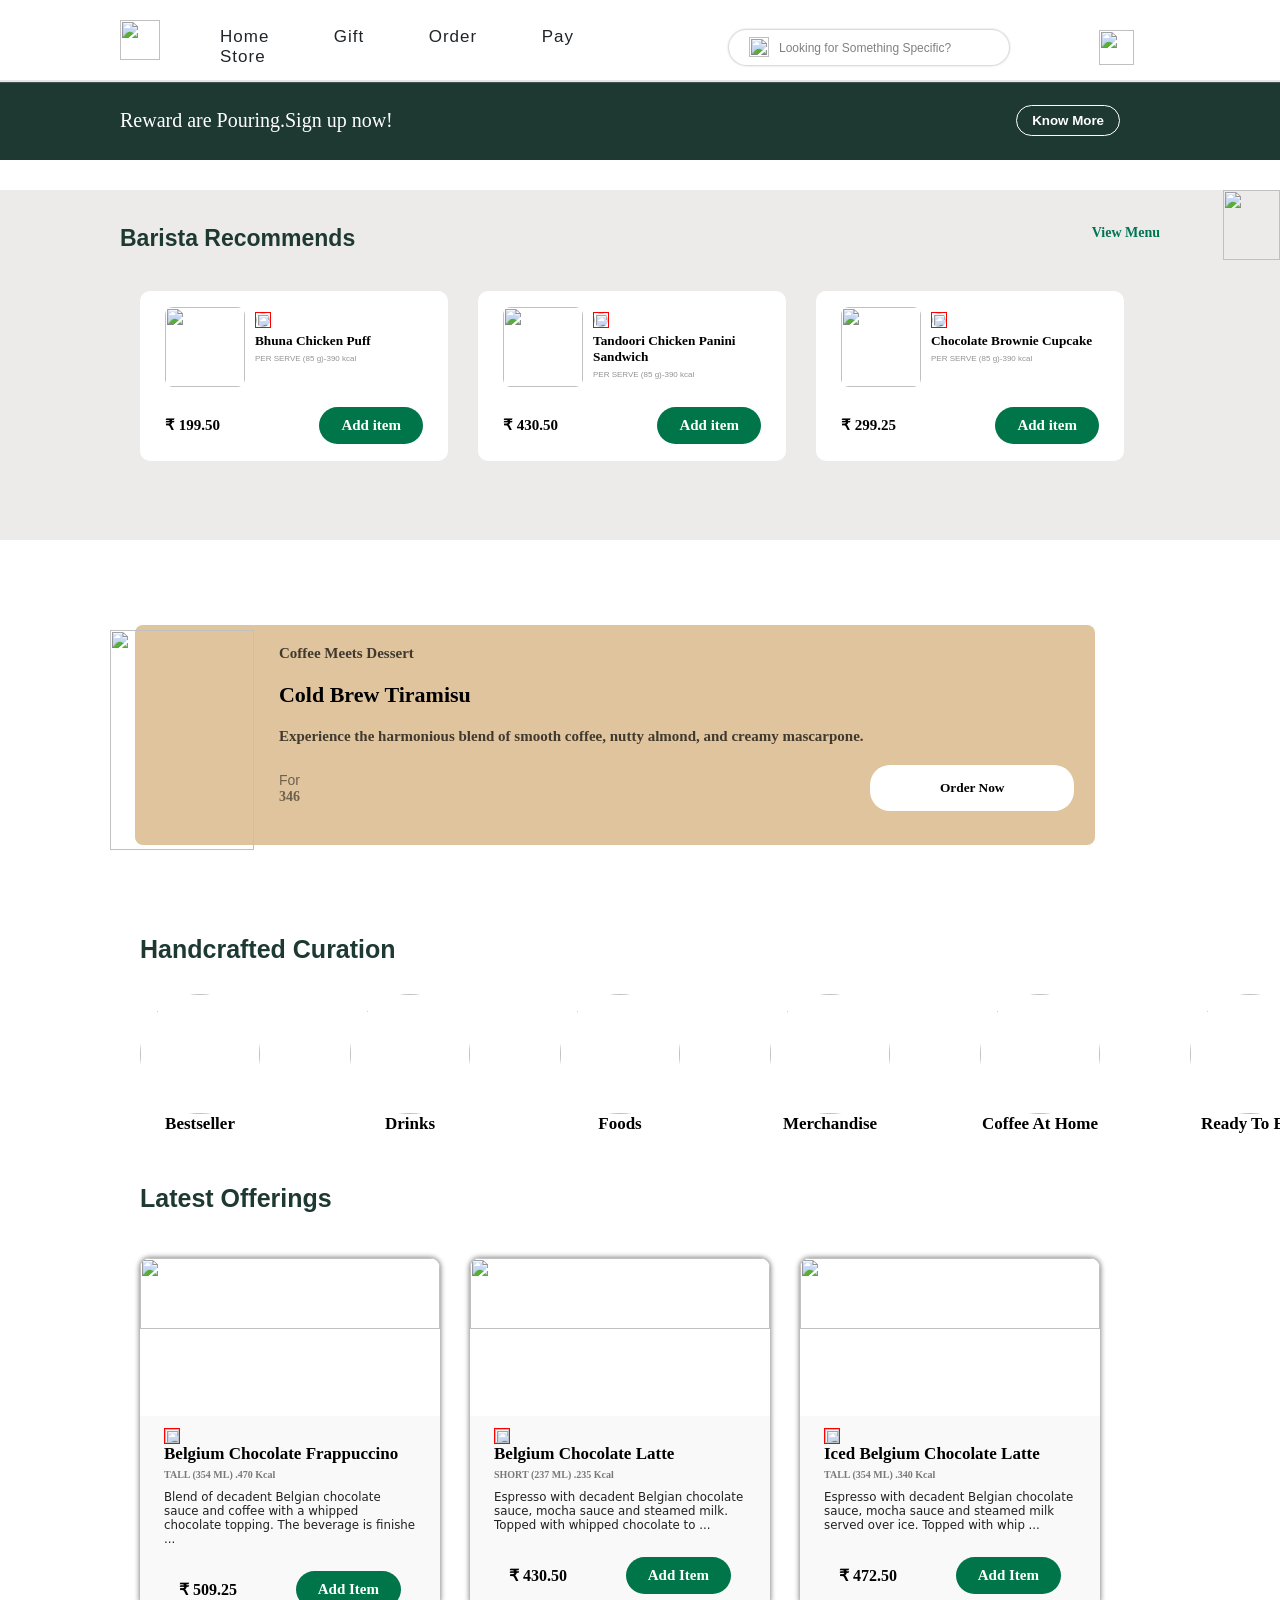
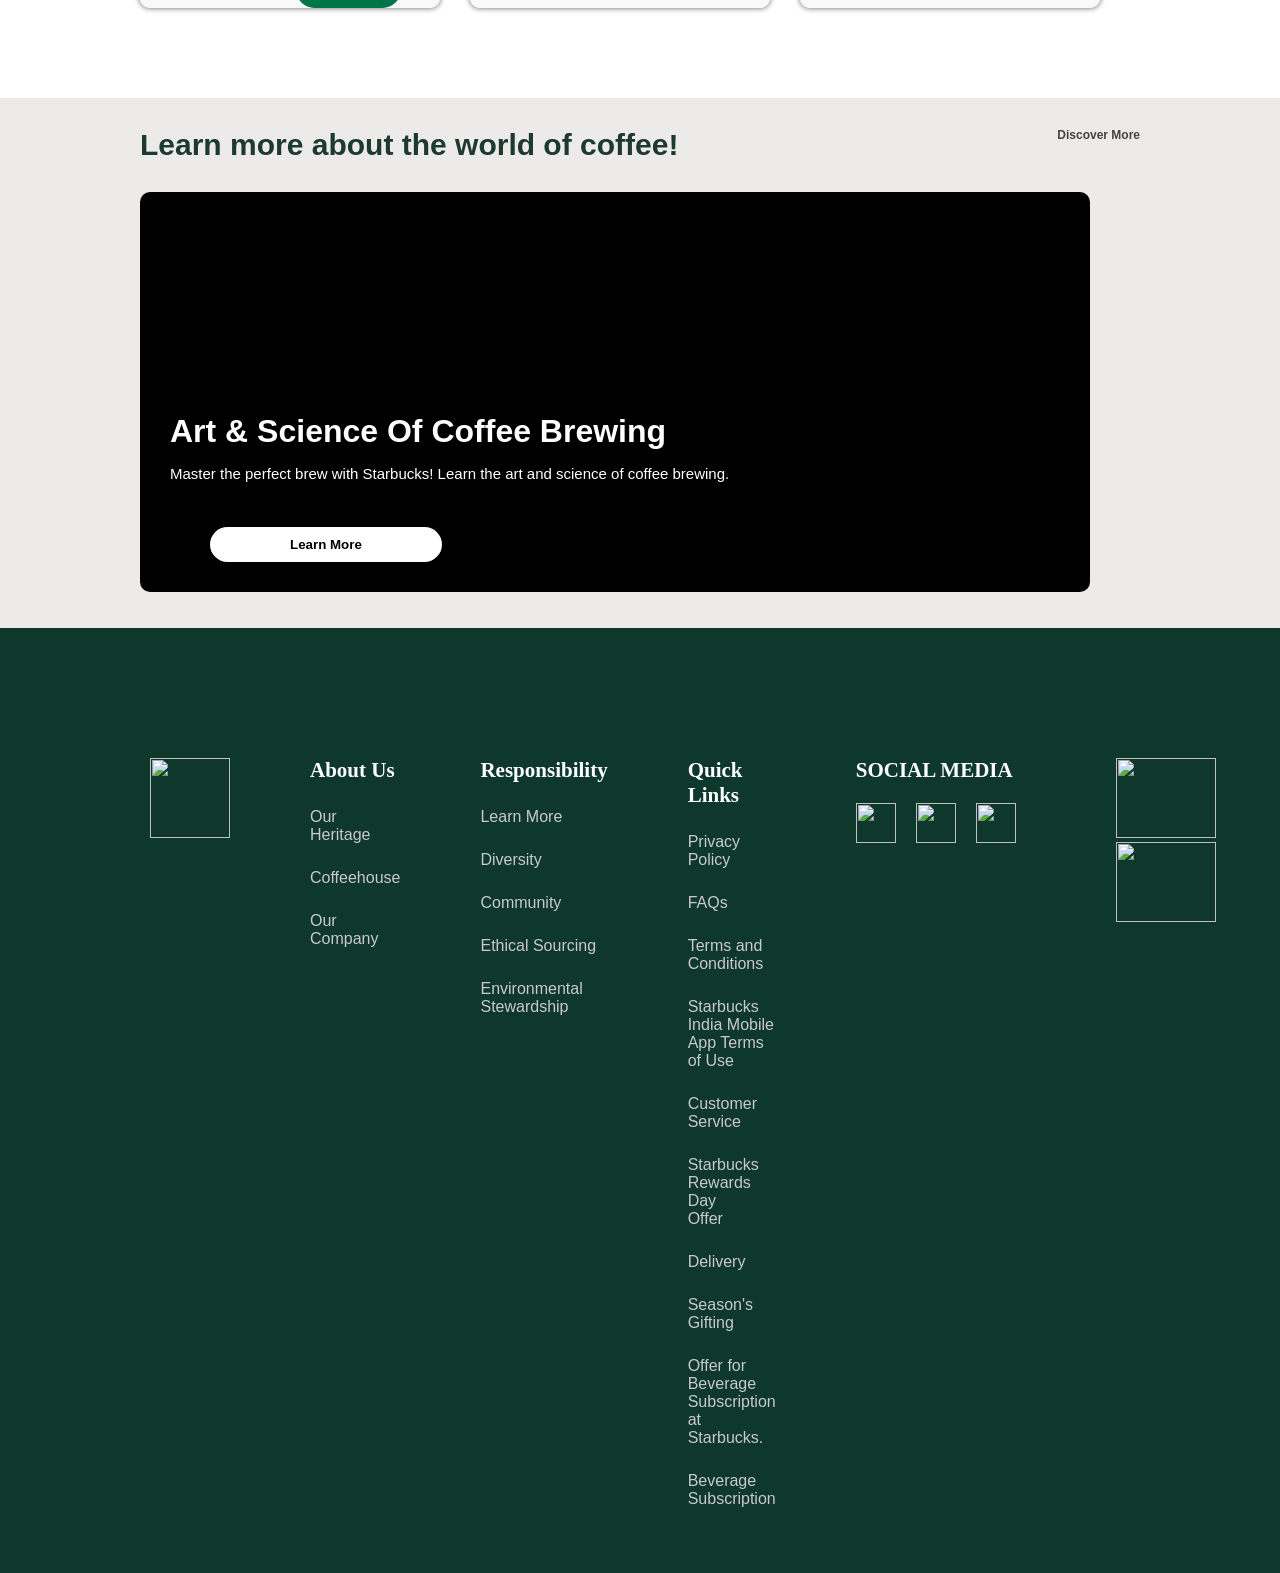
==== index.html @ c84d3b2a "minor change" ====
<!DOCTYPE html>
<html lang="en">

<head>
  <meta charset="UTF-8" />
  <meta name="viewport" content="width=device-width, initial-scale=1.0" />
  <title>StarBucks</title>
  <link rel="stylesheet" href="style.css" />
</head>

<body>
  <div id="Main">
    <div id="header">
      <img src="/StarBucksClone/Assets/logo.png" alt="" />
      <div id="navContent">
        <div id="navText">
          <a>Home</a>
          <a>Gift</a>
          <a>Order</a>
          <a>Pay</a>
          <a>Store</a>
        </div>
        <div id="navRight">
          <div id="searchBar">
            <img src="/StarBucksClone/Assets/search.svg" alt="" />
            <input placeholder="Looking for Something Specific?" type="text" />
          </div>
          <img src="/StarBucksClone/Assets/account_thin.svg" alt="" />
        </div>
      </div>
    </div>
    <div id="remainderBox">
      <p>Reward are Pouring.Sign up now!</p>
      <button class="button">Know More</button>
    </div>
    <div id="MainBody">
      <div id="recommendationBox">
        <div id="recommendationText">
          <h4>Barista Recommends</h4>

          <p>View Menu</p>
        </div>
        <img src="/StarBucksClone/Assets/greyleafright.svg" alt="" />
        <div id="foodRecommendation">
          <div class="foodRecommendationBox">
            <img id="btnleft" src="/StarBucksClone/Assets/swiperbtnleft.22de7f3e8db5d523.svg" alt="" />

            <div class="foodDetails">
              <img src="/StarBucksClone/Assets/112601.webp" alt="" />
              <div class="foodCategory">
                <div class="foodimage">
                  <img src="/StarBucksClone/Assets/Screenshot 2024-04-17 220306.png" alt="" />
                </div>
                <h5>Bhuna Chicken Puff</h5>
                <p>PER SERVE (85 g)-390 kcal</p>
              </div>
            </div>
            <div class="priceAndotherOptions">
              <p>₹ 199.50</p>
              <button class="addBtn">Add item</button>
            </div>
          </div>
          <div class="foodRecommendationBox">
            <div class="foodDetails">
              <img src="/StarBucksClone/Assets/114800.webp" alt="" />
              <div class="foodCategory">
                <div class="foodimage">
                  <img src="/StarBucksClone/Assets/Screenshot 2024-04-17 220306.png" alt="" />
                </div>
                <h5>Tandoori Chicken Panini Sandwich</h5>
                <p>PER SERVE (85 g)-390 kcal</p>
              </div>
            </div>
            <div class="priceAndotherOptions">
              <p>₹ 430.50</p>
              <button class="addBtn">Add item</button>
            </div>
          </div>
          <div class="foodRecommendationBox">

            <div class="foodDetails">
              <img src="/StarBucksClone/Assets/113008.webp" alt="" />
              <div class="foodCategory">
                <div class="foodimage">
                  <img src="/StarBucksClone/Assets/Screenshot 2024-04-17 225720.png" alt="" />
                </div>
                <h5>Chocolate Brownie Cupcake</h5>
                <p>PER SERVE (85 g)-390 kcal</p>
              </div>
            </div>
            <div class="priceAndotherOptions">
              <p>₹ 299.25</p>
              <button class="addBtn">Add item</button>
            </div>
          </div>
        </div>
      </div>

      <div id="DessertContainer">
        <div id="DessertBox">
          <img src="/StarBucksClone/Assets/swiperbtnleft.22de7f3e8db5d523.svg" alt="">
          <img src="/StarBucksClone/Assets/swiperbtnright.cbc1d309941ecd98.svg" alt="">
          <div id="DessertImgBox">
            <img src="/StarBucksClone/Assets/TIRAMISU_Banner_Icon_3_fd8c61df76.png" alt="" />
          </div>
          <div id="DessertDetailsBox">
            <div id="DessertDetailsText">
              <p class="DessertText">Coffee Meets Dessert</p>
              <h3>Cold Brew Tiramisu</h4>

                <p class="DessertText">
                  Experience the harmonious blend of smooth coffee, nutty almond,
                  and creamy mascarpone.
                </p>
            </div>
            <div id="DessertPrice">
              <p>For <br><span>346</span> </p>
              <button id="OrderNowBtn">Order Now</button>
            </div>
          </div>
        </div>
      </div>

      <h2 class="HeadingLabel">Handcrafted Curation</h2>
      <div id="HandCraftedCategories">

        <div class="HandCraftedCategory">

          <img src="/StarBucksClone/Assets/Bestseller.webp" alt="">
          <p>Bestseller</p>



        </div>
        <div class="HandCraftedCategory">

          <img src="/StarBucksClone/Assets/Drinks.webp" alt="">
          <p>Drinks</p>



        </div>
        <div class="HandCraftedCategory">

          <img src="/StarBucksClone/Assets/Food.webp" alt="">
          <p>Foods</p>



        </div>
        <div class="HandCraftedCategory">

          <img src="/StarBucksClone/Assets/Merchandise.webp" alt="">
          <p>Merchandise</p>



        </div>
        <div class="HandCraftedCategory">

          <img src="/StarBucksClone/Assets/CoffeeAtHome.webp" alt="">
          <p>Coffee At Home</p>



        </div>
        <div class="HandCraftedCategory">

          <img src="/StarBucksClone/Assets/ReadyToEat.webp" alt="">
          <p>Ready To Eat</p>



        </div>
      </div>


      <h2 class="HeadingLabel">
        Latest Offerings
      </h2>
      <div class="beveragesContainer">


        <div class="beverageBoxes">
          <img class="btnleft" src="/StarBucksClone/Assets/swiperbtnleft.22de7f3e8db5d523.svg" alt="">
          <img class="btnright" src="/StarBucksClone/Assets/swiperbtnright.cbc1d309941ecd98.svg" alt="">


          <div class="beverageBox">
            <img src="/StarBucksClone/Assets/113849.webp" alt="">
            <div class="beverageDetails">
              <div class="beverageCategory">
                <img src="/StarBucksClone/Assets/Screenshot 2024-04-17 225720.png" alt="" />
              </div>
              <p class="beverageHead">Belgium Chocolate Frappuccino</p>
              <p class="beverageQuantity">TALL (354 ML) .470 Kcal</p>
              <p class="beverageDesc">Blend of decadent Belgian chocolate sauce and coffee with a whipped chocolate
                topping. The beverage is finishe ...</p>
              <div class="beveragePriceAndBtn">
                <p class="beveragePrice">₹ 509.25</p>
                <button class="addBtn">Add Item</button>
              </div>
            </div>
          </div>

          <div class="beverageBox">
            <img src="/StarBucksClone/Assets/113842.webp" alt="">
            <div class="beverageDetails">
              <div class="beverageCategory">
                <img src="/StarBucksClone/Assets/Screenshot 2024-04-17 225720.png" alt="" />
              </div>
              <p class="beverageHead">Belgium Chocolate Latte</p>
              <p class="beverageQuantity">SHORT (237 ML) .235 Kcal</p>
              <p class="beverageDesc">Espresso with decadent Belgian chocolate sauce, mocha sauce and steamed milk.
                Topped with whipped chocolate to ...</p>
              <div class="beveragePriceAndBtn">
                <p class="beveragePrice">₹ 430.50</p>
                <button class="addBtn">Add Item</button>
              </div>
            </div>
          </div>
          <div class="beverageBox">
            <img src="/StarBucksClone/Assets/113846 (1).webp" alt="">
            <div class="beverageDetails">
              <div class="beverageCategory">
                <img src="/StarBucksClone/Assets/Screenshot 2024-04-17 225720.png" alt="" />
              </div>
              <p class="beverageHead">Iced Belgium Chocolate Latte</p>
              <p class="beverageQuantity">TALL (354 ML) .340 Kcal</p>
              <p class="beverageDesc">Espresso with decadent Belgian chocolate sauce, mocha sauce and steamed milk
                served over ice. Topped with whip ...</p>
              <div class="beveragePriceAndBtn">
                <p class="beveragePrice">₹ 472.50</p>
                <button class="addBtn">Add Item</button>
              </div>
            </div>
          </div>



        </div>
      </div>
      <div class="MoreAboutCoffee">
        <div class="MoreAboutCoffeeText">
          <h3>Learn more about the world of coffee!</h3>
          <p>Discover More</p>
        </div>
        <div class="CoffeeBackground">
          <img src="/StarBucksClone/Assets/swiperbtnleft.22de7f3e8db5d523.svg" alt="">
          <img src="/StarBucksClone/Assets/swiperbtnright.cbc1d309941ecd98.svg" alt="">


          <div>
            <h3> Art & Science Of Coffee Brewing</h3>
            <p>Master the perfect brew with Starbucks! Learn the art and science of coffee brewing.</p>
            <button>Learn More</button>
          </div>

        </div>




      </div>

    </div>

    <div id="Footer">
      <img src="/StarBucksClone/Assets/logo.png" alt="">

      <div class="AboutUs">
        <h4>About Us</h4>
        <ul>
          <li>Our Heritage</li>
          <li> Coffeehouse</li>
          <li>Our Company</li>
        </ul>
      </div>
      <div class="Responsibility">
        <h4>Responsibility</h4>
        <ul>
          <li>Learn More</li>
          <li>Diversity</li>
          <li>Community</li>
          <li>Ethical Sourcing</li>
          <li>Environmental <br> Stewardship</li>
        </ul>
      </div>
      <div class="QuickLinks">
        <h4>Quick Links</h4>
        <ul>
          <li>Privacy Policy</li>
          <li>FAQs</li>
          <li>
            Terms and Conditions</li>
          <li>Starbucks India Mobile <br> App Terms of Use</li>
          <li>Customer Service</li>
          <li>Starbucks Rewards Day <br>Offer</li>
          <li>Delivery</li>
          <li>Season's Gifting</li>
          <li>Offer for Beverage <br> Subscription at <br> Starbucks.</li>
          <li>Beverage Subscription</li>
        </ul>
      </div>

      <div class="SocialMedia">
        <h4>SOCIAL MEDIA</h4>
        <div class="SocialMediaLogo">
          <img style="height: 40px; width: 40px;" class="socialmedia" src="/StarBucksClone/Assets/instagram.svg" alt="">

          <img style="height: 40px;width: 40px;" class="socialmedia" src="/StarBucksClone/Assets/facebook.svg" alt="">
          <img style="height: 40px;width: 40px;" class="socialmedia" src="/StarBucksClone/Assets/twitter.svg" alt="">
        </div>

      </div>
      <div class="AppAvailability">
        <img id="appstoreIOS" style="width: 100px;object-fit: contain;" src="/StarBucksClone/Assets/appstoreiOS.png"
          alt="">
        <img style="width: 100px;object-fit: contain;" src="/StarBucksClone/Assets/appstoreAndroid.png" alt="">
      </div>


    </div>
  </div>




</body>

</html>
---- style.css ----
@font-face {
  font-family: ui;
  src: url(/StarBucksClone/segoe-ui.woff);
}
@font-face {
  font-family: Sodo;
  src: url(/SoDoSans-SemiBold.woff);
}
@font-face {
  font-family: SodoLight;
  src: url(/SoDoSans-Light.woff);
}
* {
  margin: 0;
  padding: 0;
  box-sizing: border-box;
  font-family: sans-serif;
}
html,
body {
  width: 100%;
  height: 100%;
}
#Main {
  width: 100%;
  margin-bottom: 30px;
  display: flex;
  flex-direction: column;
  justify-content: space-around;
}
#header {
  position: fixed;
  top: 0;
  padding: 5px 120px;
  width: 100%;
  height: 80px;
  box-shadow: 0 0px 1px 2px rgb(229, 229, 229);
  display: flex;
  align-items: center;
  background-color: white;
  gap: 60px;
  z-index: 1000;
}
#header img {
  width: 40px;
  height: 40px;
  object-fit: contain;
  /* margin-top: -12px; */
}
#navContent {
  display: flex;
  justify-content: space-between;
  width: 100%;
  padding-top: 14px;
}
#navContent #navText a {
  margin-right: 60px;

  text-decoration: none;
  cursor: pointer;
  letter-spacing: 1px;
  color: #212529;
  font-weight: lighter;
  font-size: 17px;
}
#navRight {
  display: flex;
  align-items: center;
}

#navRight > img {
  width: 35px;
  height: 35px;
  margin-right: 26px;
}
#searchBar {
  width: 280px;
  height: 35px;
  box-shadow: 0 0px 2px 1px rgb(207, 207, 207);
  display: flex;
  align-items: center;
  border-radius: 20px;
  padding: 0 20px;
  margin-right: 90px;
}

#searchBar img {
  width: 20px;
  height: 20px;
}

#searchBar input {
  width: 100%;
  border: none;
  outline: none;
  margin-left: 10px;
}
#searchBar input::placeholder {
  font-size: 12px;
  font-family: sans-serif;
  color: grey;
  opacity: -0.5px;
}
#remainderBox {
  color: #ffff;
  padding: 5px 120px;
  width: 100%;
  height: 80px;

  background-color: #1e3932;
  display: flex;

  align-items: center;
  justify-content: space-between;
  margin-top: 80px;
  font-weight: 100;
}
#remainderBox p {
  font-size: 20px;
  font-weight: 100;
  font-family: ui;

}
#MainBody{
  width: 100%;
  position: relative;
  overflow: hidden; /* Add overflow property to contain floated elements */
  /* height: 100vw; Remove or adjust the height property */
}


.button {
  padding: 7px 15px;
  border-radius: 20px;
  background-color: transparent;
  border: 1px solid #fff;
  color: #ffff;
  font-weight: 700;
  margin-right: 40px;
}
#recommendationBox {
  width: 100%;
  height: 350px;
  background-color:#EDEBE9;
 
  margin-top: 30px;
  padding: 5px 120px;
  position: relative;
  display: flex;
  flex-direction: column;
  
}
#recommendationBox > img{
  position: absolute;
  top: 0;
  right: 0;
  width: 57px;
  height: 70px;
}

#recommendationText{
display: flex;
justify-content: space-between;
height: inherit;
margin-top: 30px;
font-family: sans-serif;

}
#recommendationText h4{
  color:#1E3932 ;
  font-size: 23px;
  font-weight: 800;
}
#recommendationText p{
  color:#007554 ;
  font-weight: 600;
  font-size: 14px;
  font-family: ui;
}
#foodRecommendation{
  width: 80%;
height: 170px;
margin-top: 20px;
padding: 0 20px;
display: flex;
gap: 30px;
/* background-color: #212529; */
position: absolute;
top: 23%;
}


.foodRecommendationBox{
  width: 35%;
  height: 170px;
  background-color: #fff;
  border-radius: 10px;
  padding: 16px 25px;
  display: flex;
  flex-direction: column;
  /* position: relative; */
  
}
.foodRecommendationBox #btnleft{
  position: absolute;
  left: -20px;
  top: 34%;

}
.foodRecommendationBox #btnright{
  position: absolute;
  right: -20px;
  top: 34%;

}

.foodDetails img{
  width: 80px;
  height: 80px;
  border-radius: 8px;
  object-fit: cover;
}
.priceAndotherOptions{

  display: flex;
  justify-content: space-between;
  margin: 20px 0;
  align-items: center;

}
.addBtn{
 padding: 10px 22px;
 background-color:#00754A;
 color: #fff;
 border: none;
 font-family: ui;
 border-radius: 20px;
 font-size: 15px;
 font-weight: 700;
 /* text-align: center; */


}
.addBtn:hover{
  background-color:#00482e ;
}
.priceAndotherOptions p{
  font-size: 15px;
  font-weight: 600;
  font-family: ui;
}
.foodCategory {
  padding-left: 10px;
  padding-top: 5px;
}
.foodDetails{
  display: flex;

}


.foodCategory .foodimage{
  width: 16px;
  height: 16px;
  border: 1px solid red;
}

.foodimage img{
  width: 100%;
  height: 100%;
  /* object-fit: cover; */
  /* object-position: 50% 20%; */
}
.foodCategory h5{
  margin-bottom: 5px;
  margin-top: 5px;
  font-family: ui;
  font-weight: 700;

}
.foodCategory p{
  font-size: 8px;
  color: #939393;
  /* letter-spacing: ; */
  }

  #DessertContainer{
    padding: 5px 135px;
    width: 100%;
    height: 230px;
    margin: 80px 0;
    position: relative;
   
  }
  #DessertBox{
   border-radius: 8px;
    background-color: #DFC49D;
    width: 95%;
    height: 100%;
    display: flex;
    position: relative;
  }
  #DessertImgBox{
    width: 15%;
    height: inherit;

  }
  #DessertImgBox img{
    width: 100%;
    height: 100%;
    object-fit: contain;
    margin-left: -25px;
    margin-top: 5px;

  }
  #DessertDetailsBox{
    width: 85%;


  }

  .DessertText{
font-size: 15px;
    margin: 20px 0;
font-weight:600;
color: #41392E;
font-family: ui;
  }
  #DessertDetailsText h3{
    font-size: 22px;
    font-family: ui;
    font-weight:bolder ;
  }
  #DessertPrice{
    display: flex;
    justify-content: space-between;
    align-items: center;
margin-bottom: 30px;
  }
  #DessertPrice p{
    font-size: 14px;
  color: #000000;
  opacity: 0.5;
  }
  #DessertPrice p  span{
    color: black;
    font-weight: 900;
    opacity: 1;
    font-family: ui;

  }
  #OrderNowBtn{
    padding: 15px 70px;
    background-color: #fff;
    border: none;
    border-radius: 20px;
    outline: none;
    margin-right: 20px;
    font-family: ui;
    font-weight: 600;

  }
  #DessertBox >img:first-child{
    /* width: 40px;
    height: 40px; */
    position: absolute;
    left: -35px;
    top: 34%;
  }
  #DessertBox img:nth-child(2){
    position: absolute;
    right: -35px;
    top: 34%;
    
  }
  #HandCraftedCategories {
    padding: 5px 140px;
  
    width: 100%;
    height: 200px;
    display: flex;
    gap:90px;
  }
  .HeadingLabel{

    font-size: 25px;
    margin-bottom: 10px;
  color: #1E3932;
    font-weight: 900;
font-family: SoDoSans_Bold, Helvetica, sans-serif;
padding: 5px 140px;

  }
  .HandCraftedCategory{
margin-top: 10px;
display: flex;
flex-direction: column;
align-items: center;


 
  }
  .HandCraftedCategory img{
    height: 120px;
    width: 120px;
    object-fit: cover;
    border-radius: 50%;

     border-radius: 50%;

  }
  .HandCraftedCategory p{

    font-family: ui;
    font-size: 17px;
    font-weight: 700;
  }
  .beveragesContainer{
margin-top: 40px;
    width: 100%;
    height: 350px;
margin-bottom: 90px;
    padding: 0 140px;
    position: relative;
 

  }

 .beverageBoxes{
  width: 100%;
  height: 100%;
  display: flex;
gap: 30px;
align-items: center;
 }
 .beverageBoxes .btnleft{
  position: absolute;
  top: 0;
  left: 6.6%;
  top: 42%;
 }
 .beverageBoxes .btnright{
  position: absolute;
  top: 0;
  right: 10.6%;
  top: 42%;
 }


  .beverageBox{
    width: 30%;
    height: 100%;

    border-radius: 10px;
    overflow: hidden;
    box-shadow:0 0 5px 1px #8c8c8c;
  }
  .beverageBox  img{
    width: 100%;
    height: 45%;
    object-fit:cover;
  }
  .beverageDetails{
    padding: 12px 24px 18px;
    background-color: #F9F9F9;
  }
  .beverageCategory{
    width: 16px;
    height: 16px;
    border: 1px solid red;
  }
  .beverageCategory img{
    width: 100%;
    height: 100%;
    object-fit: cover;
  }
.beverageDetails .beverageHead{
font-size: 17px;
font-weight: 800;
font-family:ui;


}
.beverageDetails .beverageQuantity{
  font-size: 10px;
  font-family: ui;
  color: #444;
  font-weight: 800;
  opacity: .7;
  margin-top: 5px;
  /* letter-spacing: -.1px; */
}
.beverageDetails .beverageDesc{
  font-family: system-ui, -apple-system, BlinkMacSystemFont, 'Segoe UI', Roboto, Oxygen, Ubuntu, Cantarell, 'Open Sans', 'Helvetica Neue', sans-serif;
  color: #000000de;
    font-size: 11.8px;
    margin:10px 0;
}
.beveragePriceAndBtn{
  display: flex;
  justify-content: space-between;
  align-items: center;
padding: 15px ;
}
.beveragePrice{
  font-weight: 800;
  font-family: ui;
}
.MoreAboutCoffee{
  width: 100%;
height:530px;
background-color: #EDEBE9;
padding: 0px 140px;

}

.MoreAboutCoffeeText{

  display: flex;
  justify-content: space-between;
  align-items: center;
  margin-bottom: 20px;
}
.MoreAboutCoffeeText h3{
  
  font-size: 30px;
  margin-bottom: 10px;
color: #1E3932;
  font-weight: 900;
font-family:Sodo, Helvetica, sans-serif;
margin-top: 30px;
  
}
.MoreAboutCoffeeText p{
  font-family: Sodo, Helvetica, sans-serif;
  font-weight: 800;
  color: #444;
  font-size: 12px;
}
.CoffeeBackground{
  width: 95%;
  height: 400px;
  background-color: black;
  border-radius: 10px;
  background-image: url(/StarBucksClone/Assets/ICW_Live_Event_Day5_41f11ca3d2\ \(1\).jpg);
  background-position: center;
  background-size: cover;
  display: flex;
  align-items: end;
  padding-bottom: 20px;
  position: relative;
}
.CoffeeBackground div{
  color: #fff;
  padding-left: 30px;
  /* margin-bottom: 50px; */
}
.CoffeeBackground div h3{
  font-size: 32px;
  font-family: Sodo, Helvetica, sans-serif;
  font-weight: 900;
  margin-bottom:15px;
}
.CoffeeBackground div p{
  font-family:Helvetica, sans-serif;
  font-size: 15px;
  margin-bottom: 45px;


}
.CoffeeBackground div button{
  padding: 10px 80px;
  background-color: #fff;
  color: #000;
  border-radius: 20px;
  font-weight: 600;
  margin-left: 40px;
  border: none;
  outline: none;
  margin-bottom: 10px;
}
.CoffeeBackground img:first-child{
  position: absolute;
  top: 45%;
  left: -35px;
}
.CoffeeBackground img:nth-child(2){
  position: absolute;
  top: 45%;
  right: -35px;
}

#Footer{
  width: 100%;
  height: 105vh;
  background-color: #0E382C;
  padding: 130px 150px;
  display: flex;
  /* justify-content: space-between; */
  gap: 80px;
  color: #ffff;
  
}
#Footer  img{
  width: 80px;
  height: 80px;
  object-fit: cover;

}
#Footer ul{
  list-style: none;

}
#Footer h4{
  font-family: Sodo;
  font-size: 21px;
  font-weight: 800;

}
#Footer ul li{
  font-family: SodoLight, Helvetica, sans-serif;
  margin-top: 25px;
  color:#c9c9c9;
  font-family:  Helvetica, sans-serif;
  
}
.SocialMediaLogo{
  display: flex;


}
.socialmedia{
  margin-right: 20px;
  margin-top: 20px;
 
 
}
#appstoreIOS{
  margin-bottom: -30px;
  width: 100px;
  height: 60px;
}
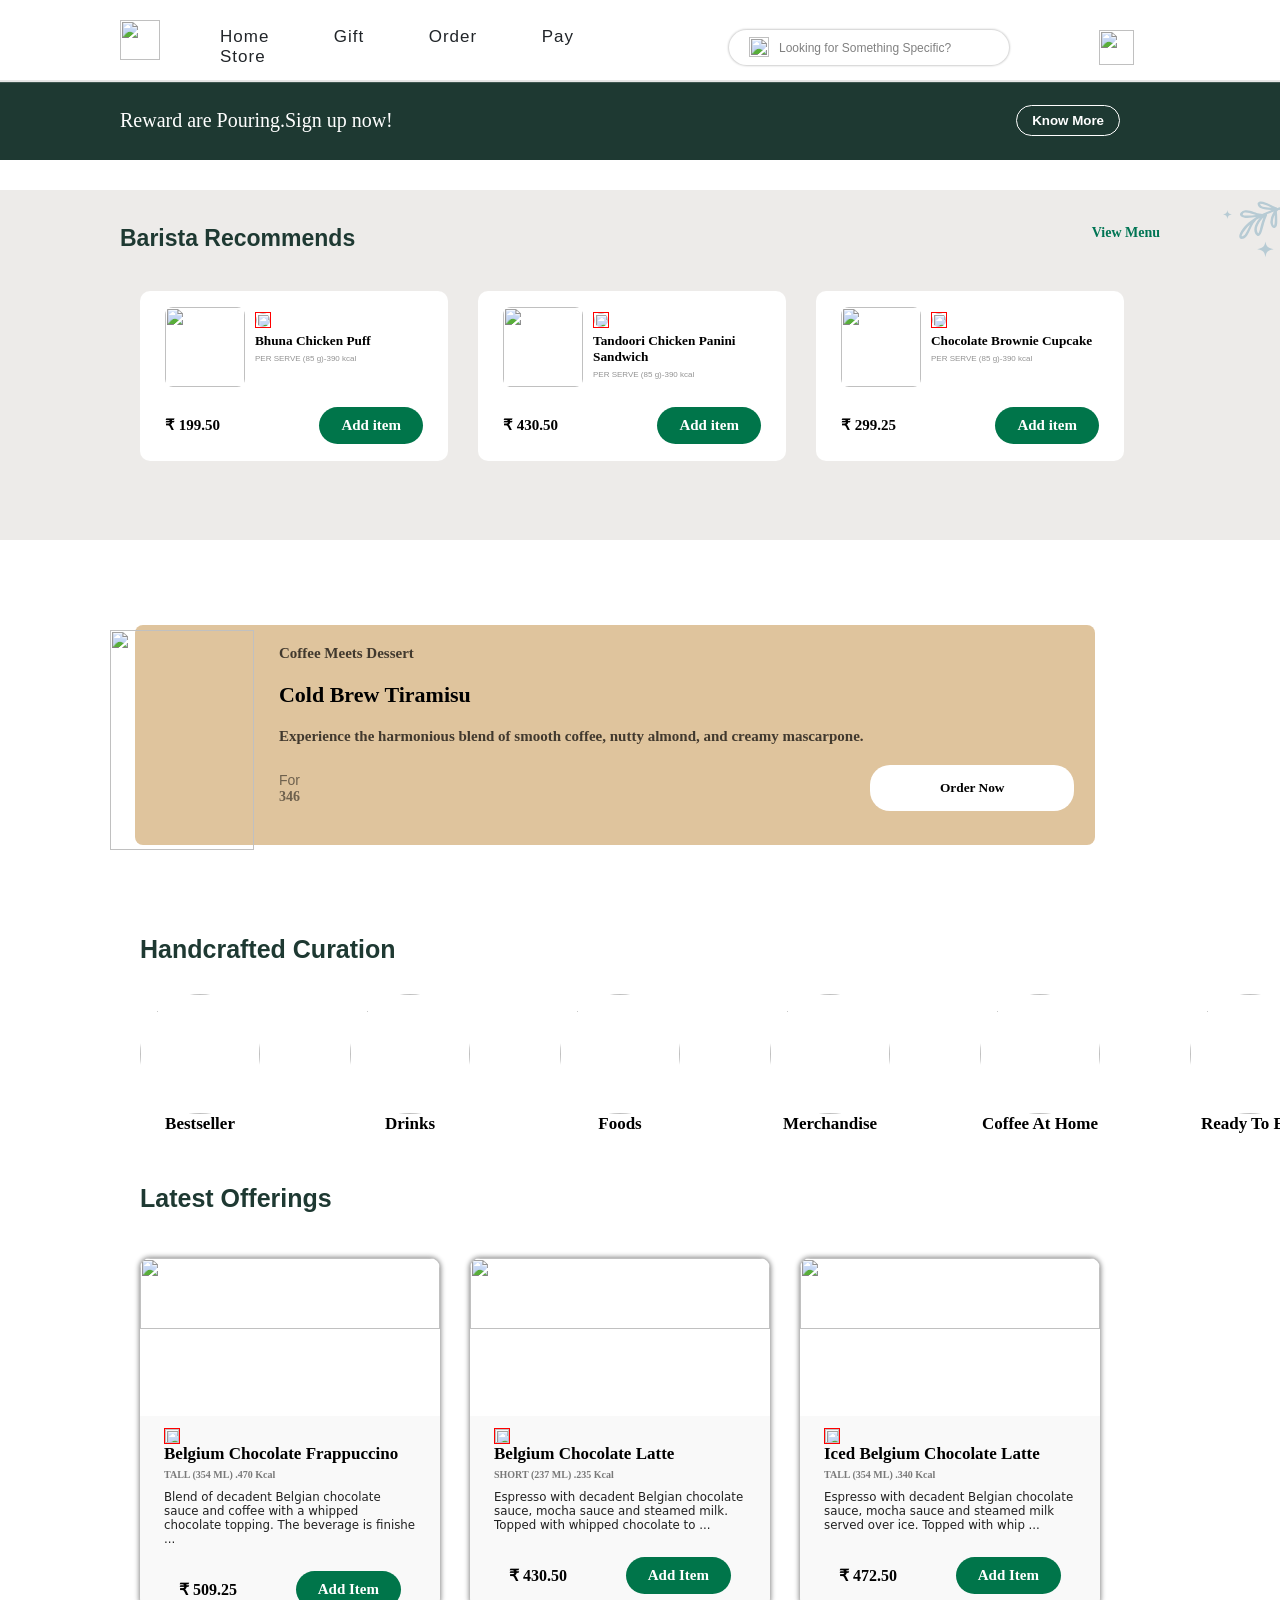
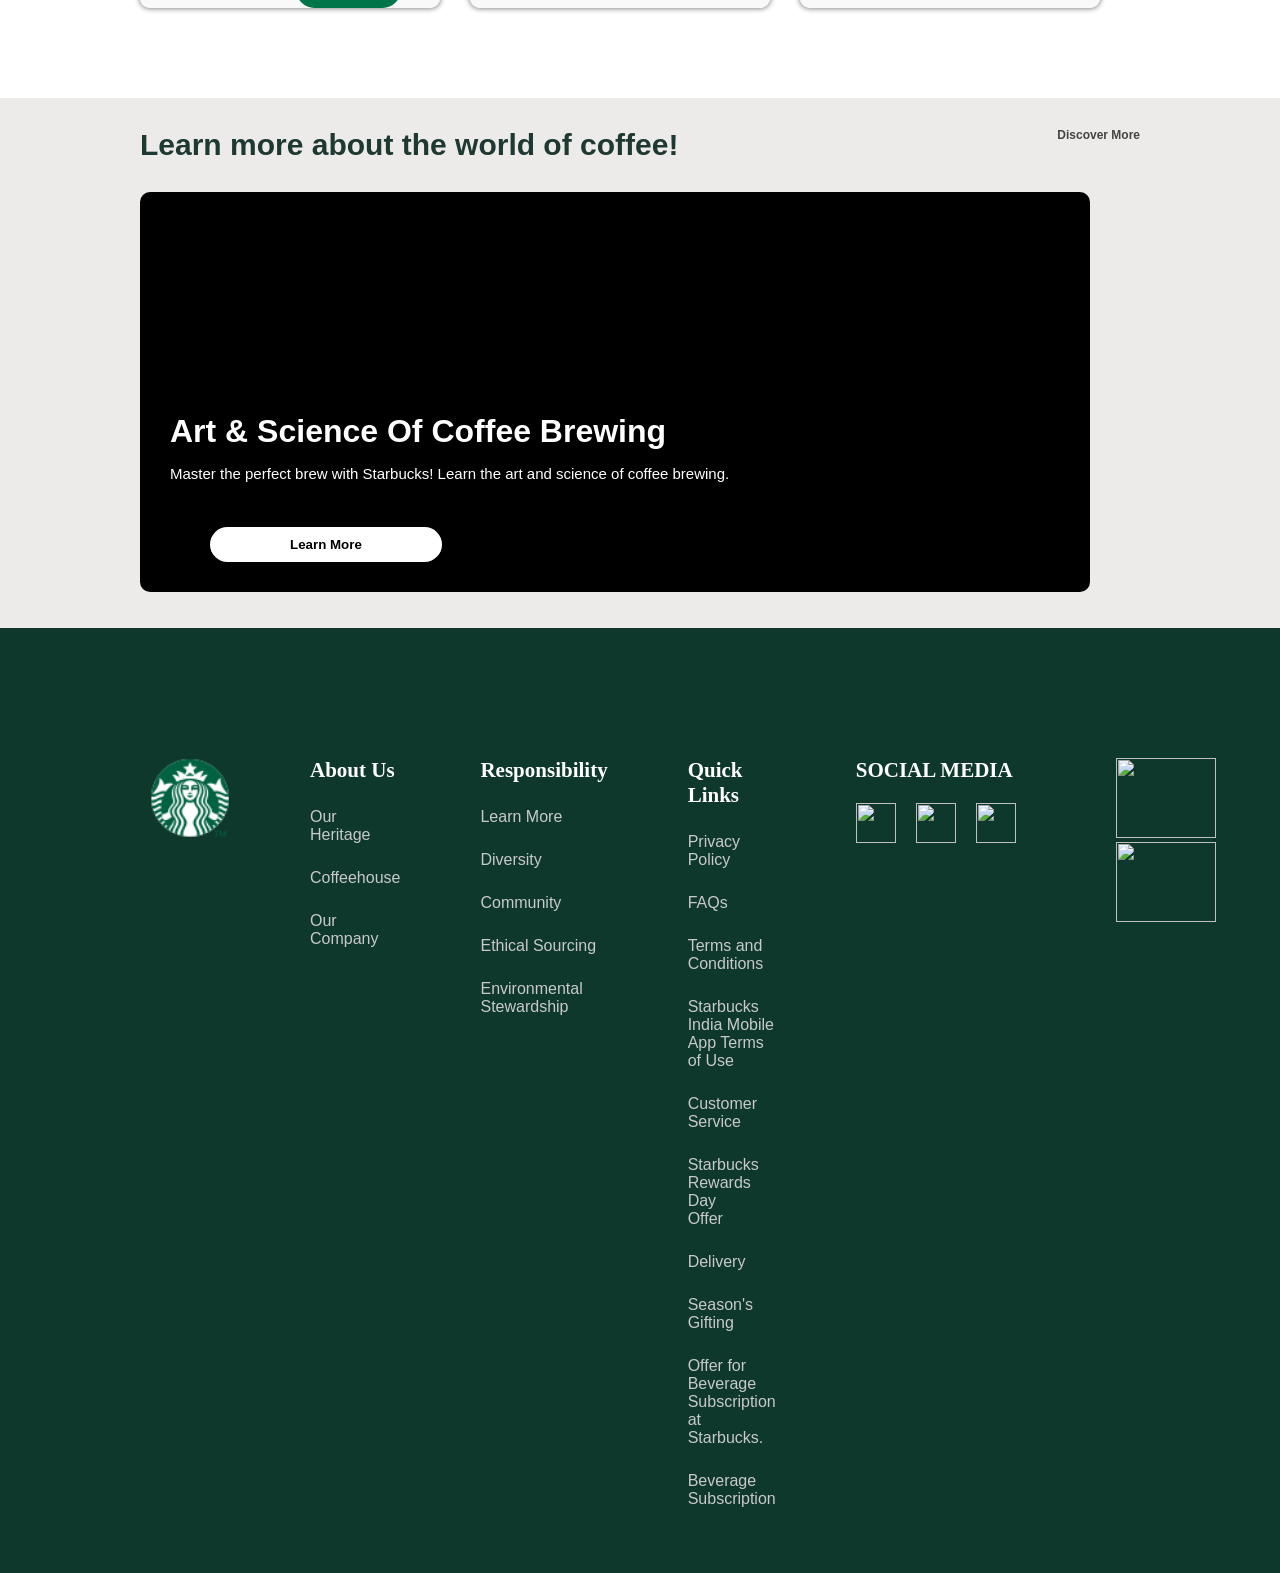
==== commit ec142fbb: "minor changes" ====
--- a/index.html
+++ b/index.html
@@ -40,7 +40,7 @@
 
           <p>View Menu</p>
         </div>
-        <img src="/StarBucksClone/Assets/greyleafright.svg" alt="" />
+        <img src="Assets/greyleafright.svg" alt="" />
         <div id="foodRecommendation">
           <div class="foodRecommendationBox">
             <img id="btnleft" src="/StarBucksClone/Assets/swiperbtnleft.22de7f3e8db5d523.svg" alt="" />
@@ -266,7 +266,7 @@
     </div>
 
     <div id="Footer">
-      <img src="/StarBucksClone/Assets/logo.png" alt="">
+      <img src="Assets/logo.png" alt="">
 
       <div class="AboutUs">
         <h4>About Us</h4>
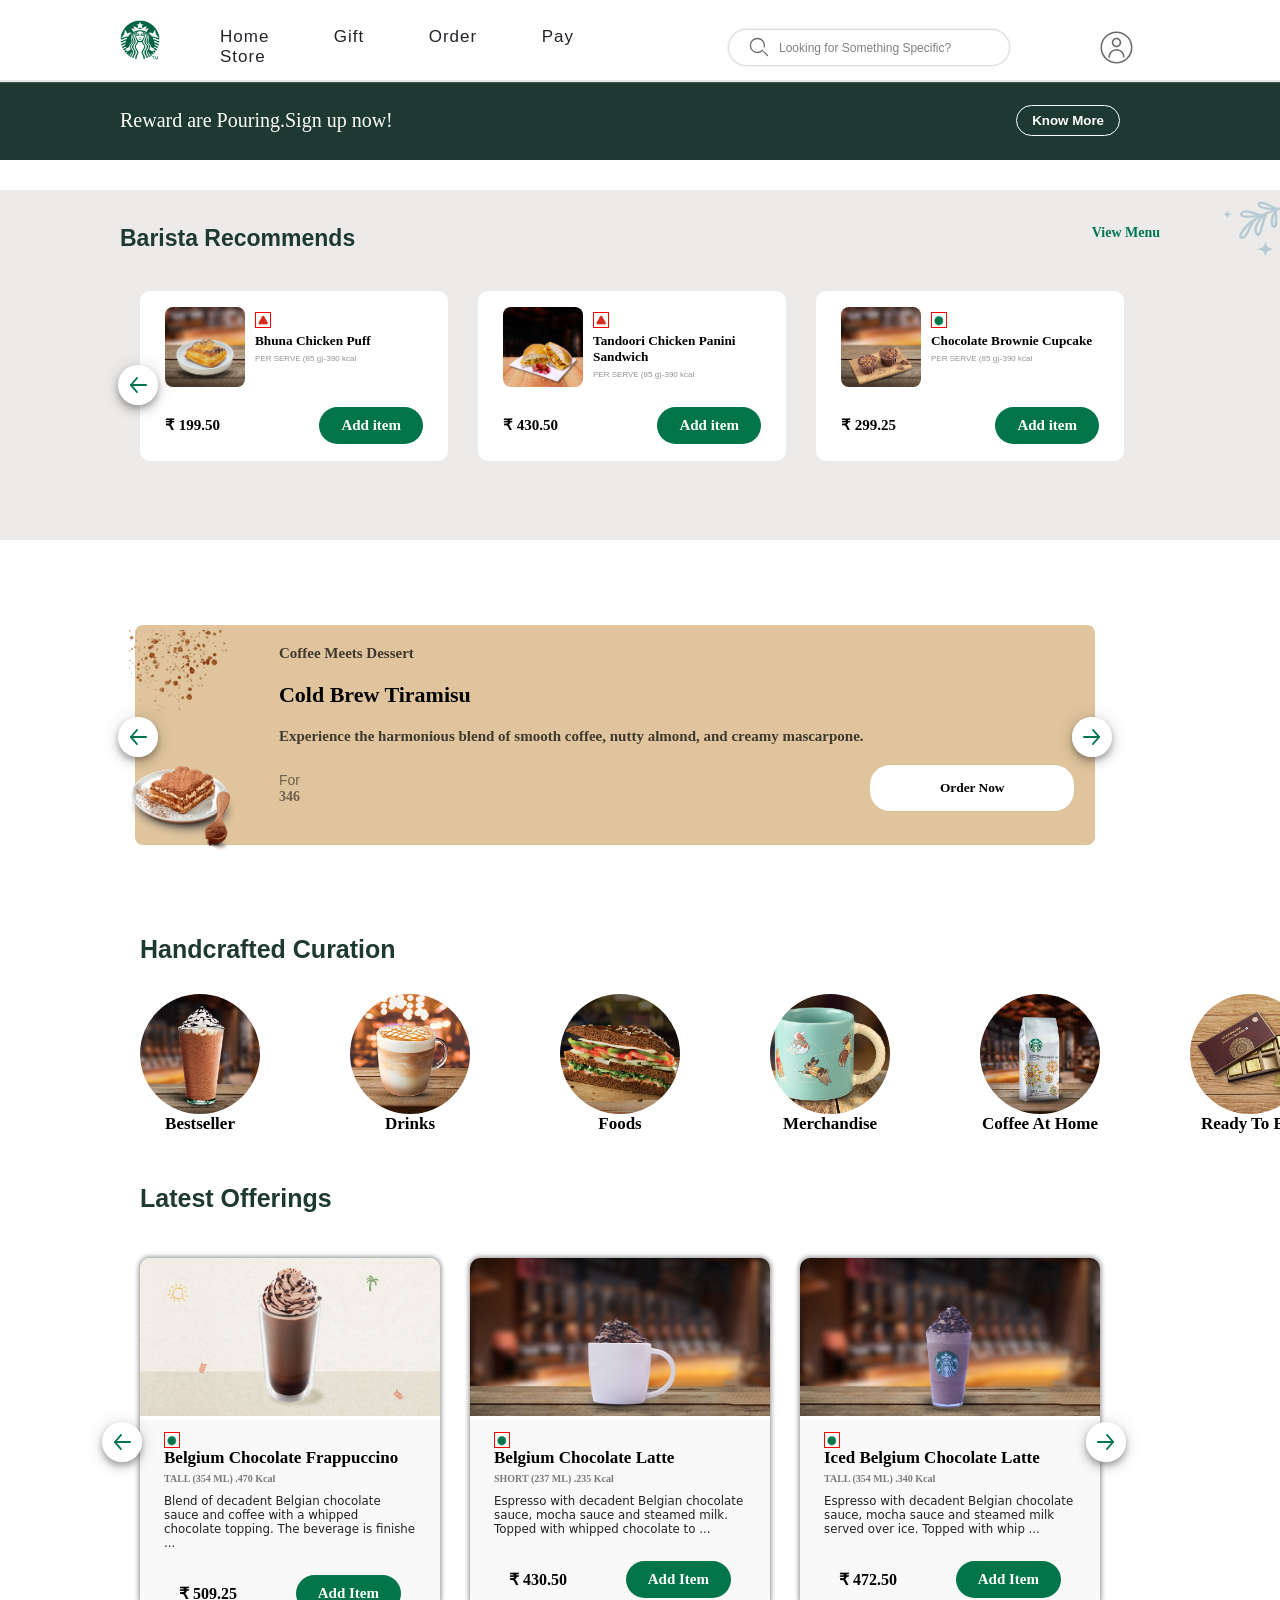
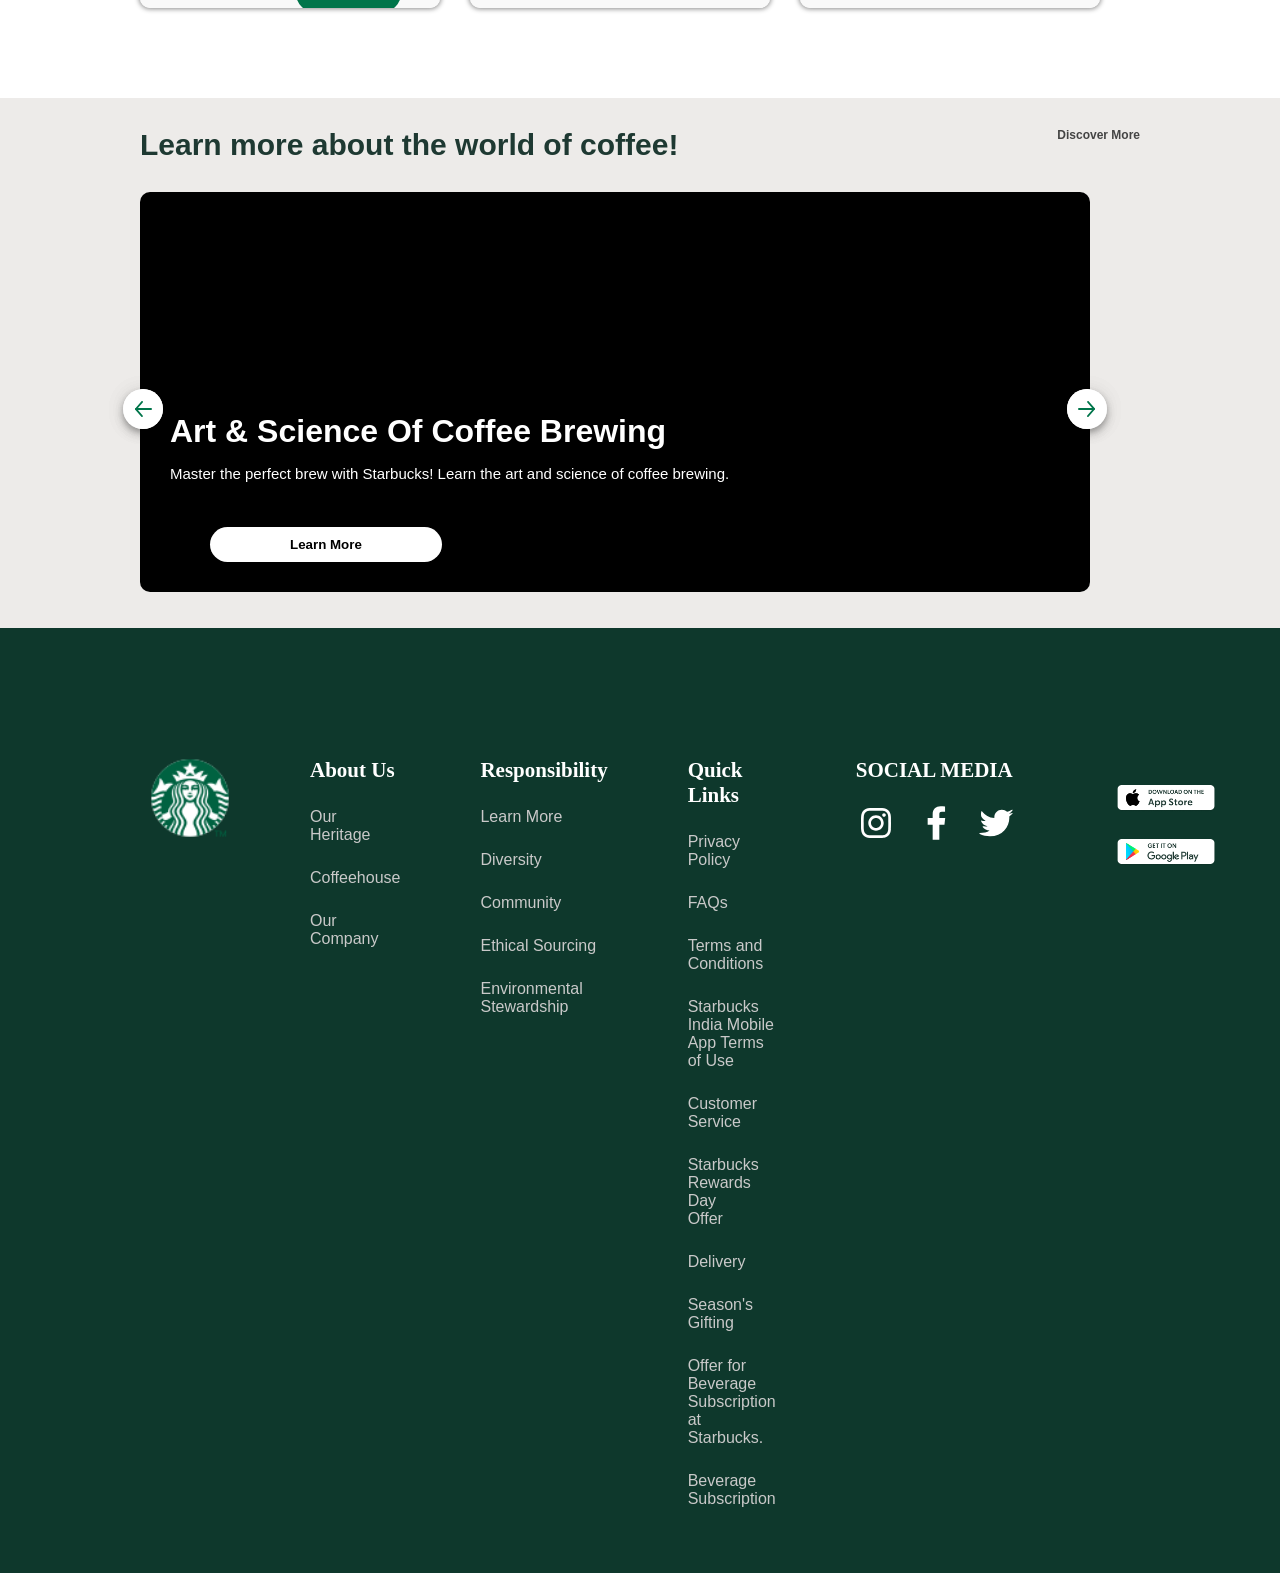
==== commit 1834e878: "some image issues cleared" ====
--- a/index.html
+++ b/index.html
@@ -11,7 +11,7 @@
 <body>
   <div id="Main">
     <div id="header">
-      <img src="/StarBucksClone/Assets/logo.png" alt="" />
+      <img src="Assets/logo.png" alt="" />
       <div id="navContent">
         <div id="navText">
           <a>Home</a>
@@ -22,10 +22,10 @@
         </div>
         <div id="navRight">
           <div id="searchBar">
-            <img src="/StarBucksClone/Assets/search.svg" alt="" />
+            <img src="Assets/search.svg" alt="" />
             <input placeholder="Looking for Something Specific?" type="text" />
           </div>
-          <img src="/StarBucksClone/Assets/account_thin.svg" alt="" />
+          <img src="Assets/account_thin.svg" alt="" />
         </div>
       </div>
     </div>
@@ -43,13 +43,13 @@
         <img src="Assets/greyleafright.svg" alt="" />
         <div id="foodRecommendation">
           <div class="foodRecommendationBox">
-            <img id="btnleft" src="/StarBucksClone/Assets/swiperbtnleft.22de7f3e8db5d523.svg" alt="" />
+            <img id="btnleft" src="Assets/swiperbtnleft.22de7f3e8db5d523.svg" alt="" />
 
             <div class="foodDetails">
-              <img src="/StarBucksClone/Assets/112601.webp" alt="" />
+              <img src="Assets/112601.webp" alt="" />
               <div class="foodCategory">
                 <div class="foodimage">
-                  <img src="/StarBucksClone/Assets/Screenshot 2024-04-17 220306.png" alt="" />
+                  <img src="Assets/Screenshot 2024-04-17 220306.png" alt="" />
                 </div>
                 <h5>Bhuna Chicken Puff</h5>
                 <p>PER SERVE (85 g)-390 kcal</p>
@@ -62,10 +62,10 @@
           </div>
           <div class="foodRecommendationBox">
             <div class="foodDetails">
-              <img src="/StarBucksClone/Assets/114800.webp" alt="" />
+              <img src="Assets/114800.webp" alt="" />
               <div class="foodCategory">
                 <div class="foodimage">
-                  <img src="/StarBucksClone/Assets/Screenshot 2024-04-17 220306.png" alt="" />
+                  <img src="Assets/Screenshot 2024-04-17 220306.png" alt="" />
                 </div>
                 <h5>Tandoori Chicken Panini Sandwich</h5>
                 <p>PER SERVE (85 g)-390 kcal</p>
@@ -79,10 +79,10 @@
           <div class="foodRecommendationBox">
 
             <div class="foodDetails">
-              <img src="/StarBucksClone/Assets/113008.webp" alt="" />
+              <img src="Assets/113008.webp" alt="" />
               <div class="foodCategory">
                 <div class="foodimage">
-                  <img src="/StarBucksClone/Assets/Screenshot 2024-04-17 225720.png" alt="" />
+                  <img src="Assets/Screenshot 2024-04-17 225720.png" alt="" />
                 </div>
                 <h5>Chocolate Brownie Cupcake</h5>
                 <p>PER SERVE (85 g)-390 kcal</p>
@@ -98,10 +98,10 @@
 
       <div id="DessertContainer">
         <div id="DessertBox">
-          <img src="/StarBucksClone/Assets/swiperbtnleft.22de7f3e8db5d523.svg" alt="">
-          <img src="/StarBucksClone/Assets/swiperbtnright.cbc1d309941ecd98.svg" alt="">
+          <img src="Assets/swiperbtnleft.22de7f3e8db5d523.svg" alt="">
+          <img src="Assets/swiperbtnright.cbc1d309941ecd98.svg" alt="">
           <div id="DessertImgBox">
-            <img src="/StarBucksClone/Assets/TIRAMISU_Banner_Icon_3_fd8c61df76.png" alt="" />
+            <img src="Assets/TIRAMISU_Banner_Icon_3_fd8c61df76.png" alt="" />
           </div>
           <div id="DessertDetailsBox">
             <div id="DessertDetailsText">
@@ -126,7 +126,7 @@
 
         <div class="HandCraftedCategory">
 
-          <img src="/StarBucksClone/Assets/Bestseller.webp" alt="">
+          <img src="Assets/Bestseller.webp" alt="">
           <p>Bestseller</p>
 
 
@@ -134,7 +134,7 @@
         </div>
         <div class="HandCraftedCategory">
 
-          <img src="/StarBucksClone/Assets/Drinks.webp" alt="">
+          <img src="Assets/Drinks.webp" alt="">
           <p>Drinks</p>
 
 
@@ -142,7 +142,7 @@
         </div>
         <div class="HandCraftedCategory">
 
-          <img src="/StarBucksClone/Assets/Food.webp" alt="">
+          <img src="Assets/Food.webp" alt="">
           <p>Foods</p>
 
 
@@ -150,7 +150,7 @@
         </div>
         <div class="HandCraftedCategory">
 
-          <img src="/StarBucksClone/Assets/Merchandise.webp" alt="">
+          <img src="Assets/Merchandise.webp" alt="">
           <p>Merchandise</p>
 
 
@@ -158,7 +158,7 @@
         </div>
         <div class="HandCraftedCategory">
 
-          <img src="/StarBucksClone/Assets/CoffeeAtHome.webp" alt="">
+          <img src="Assets/CoffeeAtHome.webp" alt="">
           <p>Coffee At Home</p>
 
 
@@ -166,7 +166,7 @@
         </div>
         <div class="HandCraftedCategory">
 
-          <img src="/StarBucksClone/Assets/ReadyToEat.webp" alt="">
+          <img src="Assets/ReadyToEat.webp" alt="">
           <p>Ready To Eat</p>
 
 
@@ -182,15 +182,15 @@
 
 
         <div class="beverageBoxes">
-          <img class="btnleft" src="/StarBucksClone/Assets/swiperbtnleft.22de7f3e8db5d523.svg" alt="">
-          <img class="btnright" src="/StarBucksClone/Assets/swiperbtnright.cbc1d309941ecd98.svg" alt="">
+          <img class="btnleft" src="Assets/swiperbtnleft.22de7f3e8db5d523.svg" alt="">
+          <img class="btnright" src="Assets/swiperbtnright.cbc1d309941ecd98.svg" alt="">
 
 
           <div class="beverageBox">
-            <img src="/StarBucksClone/Assets/113849.webp" alt="">
+            <img src="Assets/113849.webp" alt="">
             <div class="beverageDetails">
               <div class="beverageCategory">
-                <img src="/StarBucksClone/Assets/Screenshot 2024-04-17 225720.png" alt="" />
+                <img src="Assets/Screenshot 2024-04-17 225720.png" alt="" />
               </div>
               <p class="beverageHead">Belgium Chocolate Frappuccino</p>
               <p class="beverageQuantity">TALL (354 ML) .470 Kcal</p>
@@ -204,10 +204,10 @@
           </div>
 
           <div class="beverageBox">
-            <img src="/StarBucksClone/Assets/113842.webp" alt="">
+            <img src="Assets/113842.webp" alt="">
             <div class="beverageDetails">
               <div class="beverageCategory">
-                <img src="/StarBucksClone/Assets/Screenshot 2024-04-17 225720.png" alt="" />
+                <img src="Assets/Screenshot 2024-04-17 225720.png" alt="" />
               </div>
               <p class="beverageHead">Belgium Chocolate Latte</p>
               <p class="beverageQuantity">SHORT (237 ML) .235 Kcal</p>
@@ -220,10 +220,10 @@
             </div>
           </div>
           <div class="beverageBox">
-            <img src="/StarBucksClone/Assets/113846 (1).webp" alt="">
+            <img src="Assets/113846 (1).webp" alt="">
             <div class="beverageDetails">
               <div class="beverageCategory">
-                <img src="/StarBucksClone/Assets/Screenshot 2024-04-17 225720.png" alt="" />
+                <img src="Assets/Screenshot 2024-04-17 225720.png" alt="" />
               </div>
               <p class="beverageHead">Iced Belgium Chocolate Latte</p>
               <p class="beverageQuantity">TALL (354 ML) .340 Kcal</p>
@@ -246,8 +246,8 @@
           <p>Discover More</p>
         </div>
         <div class="CoffeeBackground">
-          <img src="/StarBucksClone/Assets/swiperbtnleft.22de7f3e8db5d523.svg" alt="">
-          <img src="/StarBucksClone/Assets/swiperbtnright.cbc1d309941ecd98.svg" alt="">
+          <img src="Assets/swiperbtnleft.22de7f3e8db5d523.svg" alt="">
+          <img src="Assets/swiperbtnright.cbc1d309941ecd98.svg" alt="">
 
 
           <div>
@@ -306,17 +306,16 @@
       <div class="SocialMedia">
         <h4>SOCIAL MEDIA</h4>
         <div class="SocialMediaLogo">
-          <img style="height: 40px; width: 40px;" class="socialmedia" src="/StarBucksClone/Assets/instagram.svg" alt="">
-
-          <img style="height: 40px;width: 40px;" class="socialmedia" src="/StarBucksClone/Assets/facebook.svg" alt="">
-          <img style="height: 40px;width: 40px;" class="socialmedia" src="/StarBucksClone/Assets/twitter.svg" alt="">
+          <img style="height: 40px; width: 40px;" class="socialmedia" src="Assets/instagram.svg" alt="">
+          <img style="height: 40px;width: 40px;" class="socialmedia" src="Assets/facebook.svg" alt="">
+          <img style="height: 40px;width: 40px;" class="socialmedia" src="Assets/twitter.svg" alt="">
         </div>
 
       </div>
       <div class="AppAvailability">
-        <img id="appstoreIOS" style="width: 100px;object-fit: contain;" src="/StarBucksClone/Assets/appstoreiOS.png"
+        <img id="appstoreIOS" style="width: 100px;object-fit: contain;" src="Assets/appstoreiOS.png"
           alt="">
-        <img style="width: 100px;object-fit: contain;" src="/StarBucksClone/Assets/appstoreAndroid.png" alt="">
+        <img style="width: 100px;object-fit: contain;" src="Assets/appstoreAndroid.png" alt="">
       </div>
 
 
